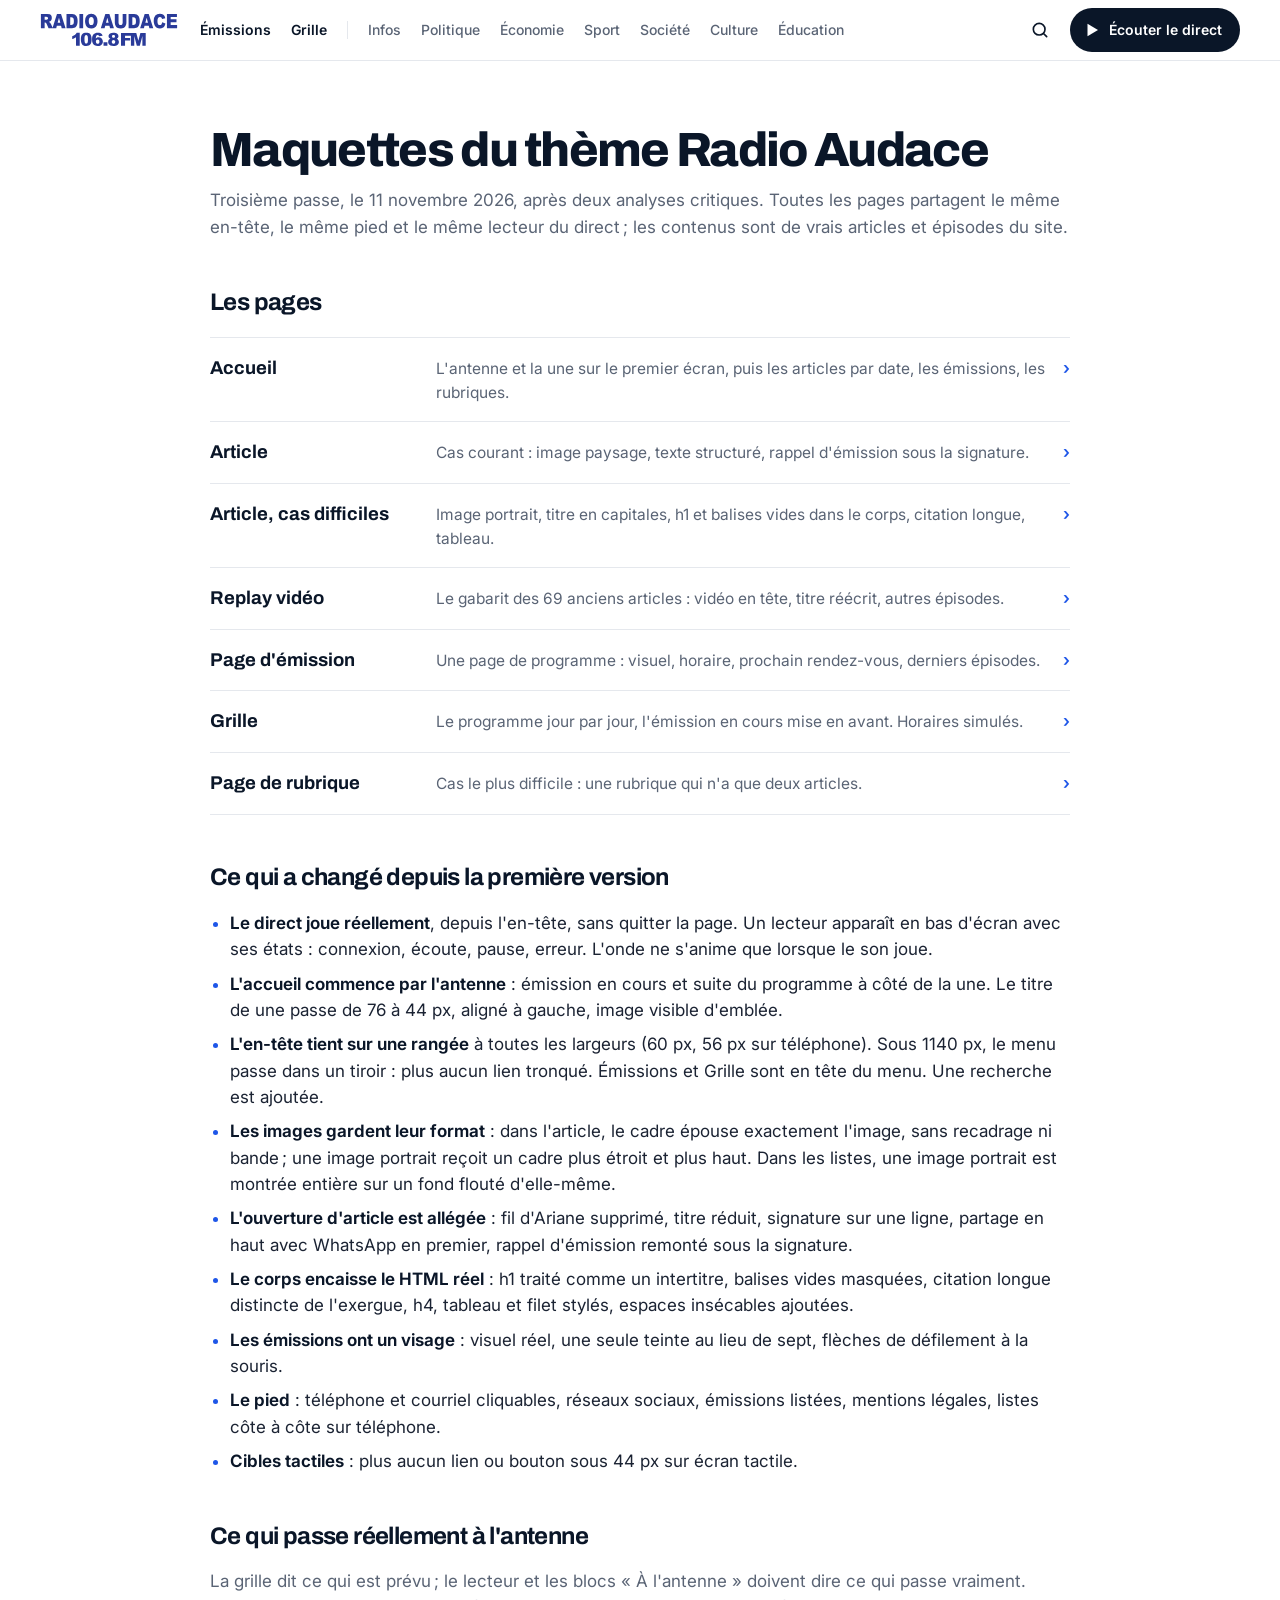
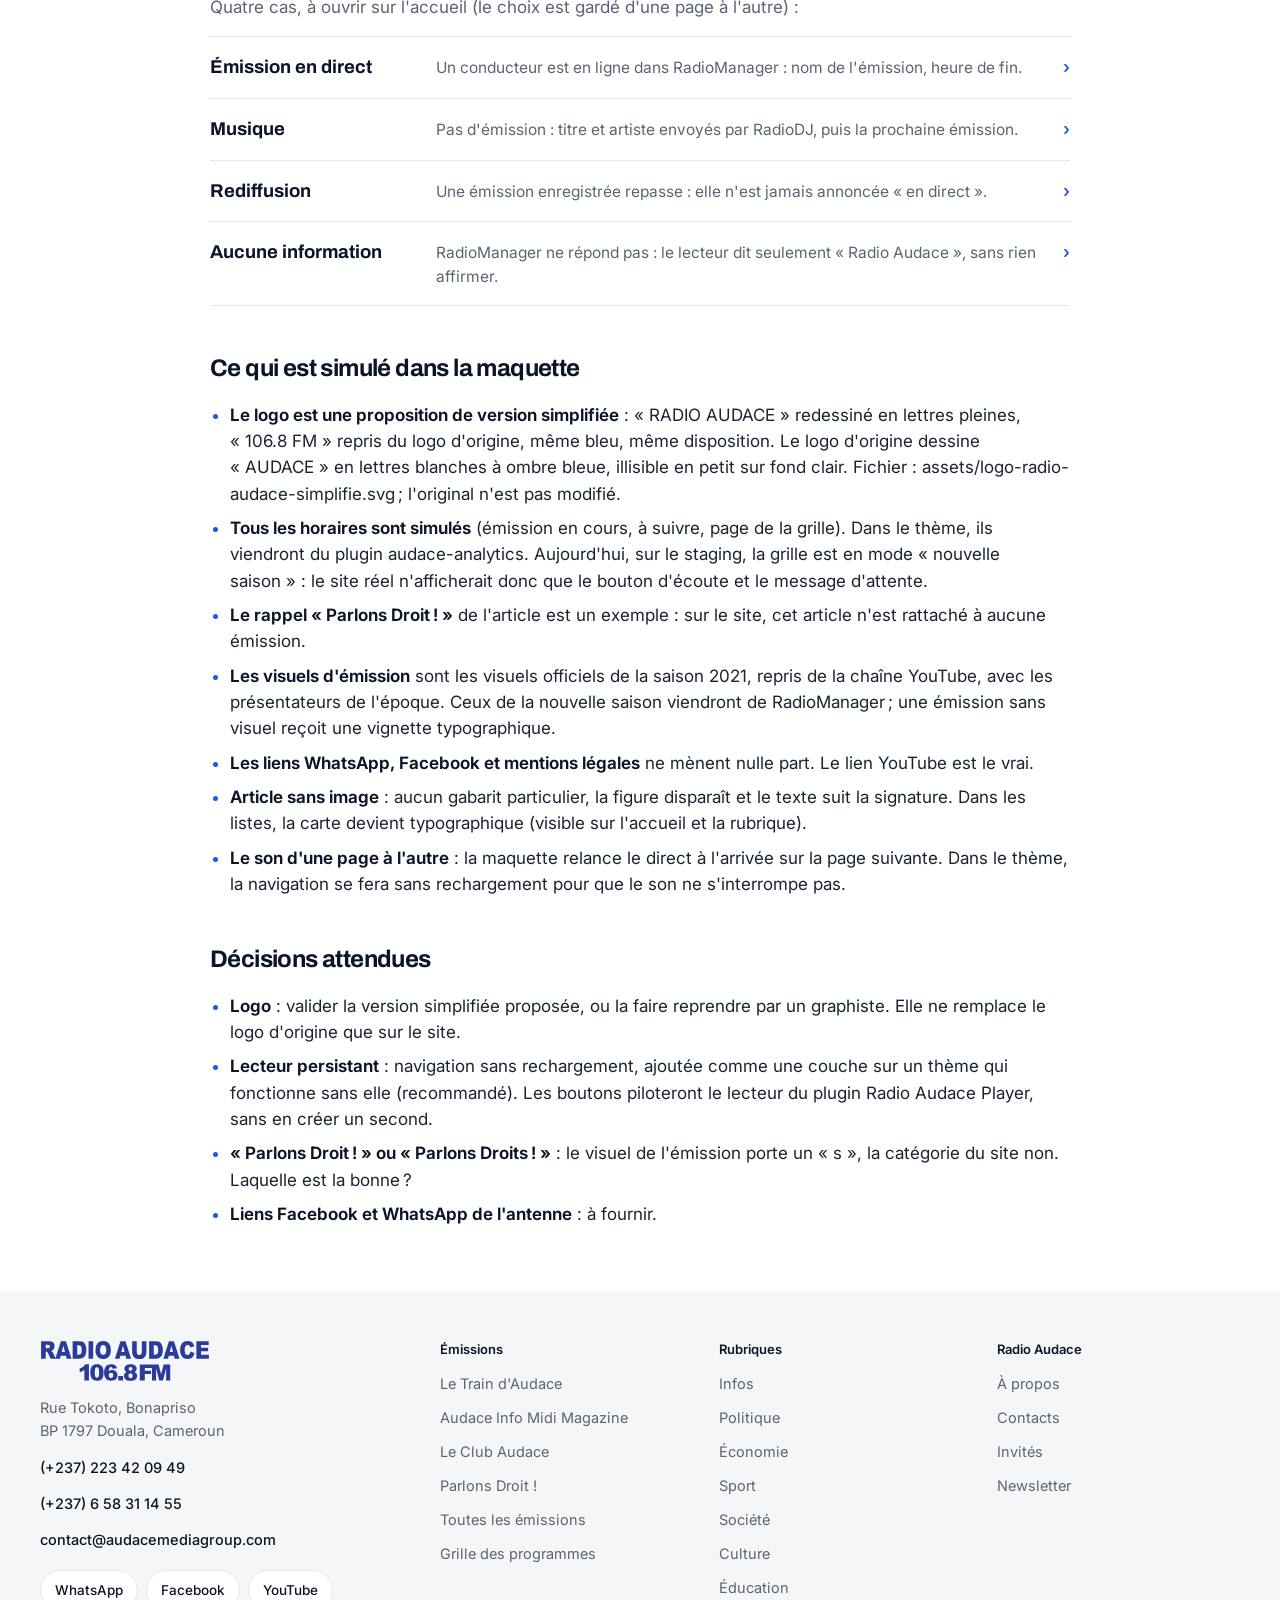
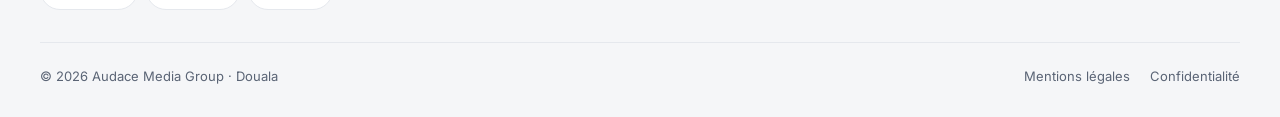
==== design/index.html @ ab738a3c "docs: maquettes du thème (accueil, article, replay, émission, rubrique, grille) Maquettes statiques " ====
<!doctype html>
<html lang="fr" data-direct="arret">
<head>
<meta charset="utf-8">
<meta name="viewport" content="width=device-width, initial-scale=1">
<title>Maquettes du thème Radio Audace — sommaire</title>
<!-- Maquette : polices chargées depuis Google Fonts. Dans le thème, elles seront hébergées localement (woff2). -->
<link rel="preconnect" href="https://fonts.googleapis.com">
<link rel="preconnect" href="https://fonts.gstatic.com" crossorigin>
<link href="https://fonts.googleapis.com/css2?family=Archivo:wght@600..800&family=Inter:wght@400..700&display=swap" rel="stylesheet">
<link rel="stylesheet" href="maquette.css">
</head>
<body>
<a class="evitement" href="#contenu">Aller au contenu</a>
<header class="entete" data-courant=""></header>

<main id="contenu">
<div class="sommaire">
  <h1>Maquettes du thème Radio Audace</h1>
  <p>Troisième passe, le 11 novembre 2026, après deux analyses critiques. Toutes les pages partagent le même en-tête, le même pied et le même lecteur du direct ; les contenus sont de vrais articles et épisodes du site.</p>

  <h2>Les pages</h2>
  <ul class="pages">
    <li><a href="accueil.html"><b>Accueil</b><span>L'antenne et la une sur le premier écran, puis les articles par date, les émissions, les rubriques.</span><i>›</i></a></li>
    <li><a href="article.html"><b>Article</b><span>Cas courant : image paysage, texte structuré, rappel d'émission sous la signature.</span><i>›</i></a></li>
    <li><a href="article-cas-difficiles.html"><b>Article, cas difficiles</b><span>Image portrait, titre en capitales, h1 et balises vides dans le corps, citation longue, tableau.</span><i>›</i></a></li>
    <li><a href="replay.html"><b>Replay vidéo</b><span>Le gabarit des 69 anciens articles : vidéo en tête, titre réécrit, autres épisodes.</span><i>›</i></a></li>
    <li><a href="emission.html"><b>Page d'émission</b><span>Une page de programme : visuel, horaire, prochain rendez-vous, derniers épisodes.</span><i>›</i></a></li>
    <li><a href="grille.html"><b>Grille</b><span>Le programme jour par jour, l'émission en cours mise en avant. Horaires simulés.</span><i>›</i></a></li>
    <li><a href="rubrique.html"><b>Page de rubrique</b><span>Cas le plus difficile : une rubrique qui n'a que deux articles.</span><i>›</i></a></li>
  </ul>

  <h2>Ce qui a changé depuis la première version</h2>
  <ul class="liste">
    <li><strong>Le direct joue réellement</strong>, depuis l'en-tête, sans quitter la page. Un lecteur apparaît en bas d'écran avec ses états : connexion, écoute, pause, erreur. L'onde ne s'anime que lorsque le son joue.</li>
    <li><strong>L'accueil commence par l'antenne</strong> : émission en cours et suite du programme à côté de la une. Le titre de une passe de 76 à 44 px, aligné à gauche, image visible d'emblée.</li>
    <li><strong>L'en-tête tient sur une rangée</strong> à toutes les largeurs (60 px, 56 px sur téléphone). Sous 1140 px, le menu passe dans un tiroir : plus aucun lien tronqué. Émissions et Grille sont en tête du menu. Une recherche est ajoutée.</li>
    <li><strong>Les images gardent leur format</strong> : dans l'article, le cadre épouse exactement l'image, sans recadrage ni bande ; une image portrait reçoit un cadre plus étroit et plus haut. Dans les listes, une image portrait est montrée entière sur un fond flouté d'elle-même.</li>
    <li><strong>L'ouverture d'article est allégée</strong> : fil d'Ariane supprimé, titre réduit, signature sur une ligne, partage en haut avec WhatsApp en premier, rappel d'émission remonté sous la signature.</li>
    <li><strong>Le corps encaisse le HTML réel</strong> : h1 traité comme un intertitre, balises vides masquées, citation longue distincte de l'exergue, h4, tableau et filet stylés, espaces insécables ajoutées.</li>
    <li><strong>Les émissions ont un visage</strong> : visuel réel, une seule teinte au lieu de sept, flèches de défilement à la souris.</li>
    <li><strong>Le pied</strong> : téléphone et courriel cliquables, réseaux sociaux, émissions listées, mentions légales, listes côte à côte sur téléphone.</li>
    <li><strong>Cibles tactiles</strong> : plus aucun lien ou bouton sous 44 px sur écran tactile.</li>
  </ul>

  <h2>Ce qui passe réellement à l'antenne</h2>
  <p>La grille dit ce qui est prévu ; le lecteur et les blocs « À l'antenne » doivent dire ce qui passe vraiment. Quatre cas, à ouvrir sur l'accueil (le choix est gardé d'une page à l'autre) :</p>
  <ul class="pages">
    <li><a href="accueil.html?antenne=emission"><b>Émission en direct</b><span>Un conducteur est en ligne dans RadioManager : nom de l'émission, heure de fin.</span><i>›</i></a></li>
    <li><a href="accueil.html?antenne=musique"><b>Musique</b><span>Pas d'émission : titre et artiste envoyés par RadioDJ, puis la prochaine émission.</span><i>›</i></a></li>
    <li><a href="accueil.html?antenne=rediffusion"><b>Rediffusion</b><span>Une émission enregistrée repasse : elle n'est jamais annoncée « en direct ».</span><i>›</i></a></li>
    <li><a href="accueil.html?antenne=inconnu"><b>Aucune information</b><span>RadioManager ne répond pas : le lecteur dit seulement « Radio Audace », sans rien affirmer.</span><i>›</i></a></li>
  </ul>

  <h2>Ce qui est simulé dans la maquette</h2>
  <ul class="liste">
    <li><strong>Le logo est une proposition de version simplifiée</strong> : « RADIO AUDACE » redessiné en lettres pleines, « 106.8 FM » repris du logo d'origine, même bleu, même disposition. Le logo d'origine dessine « AUDACE » en lettres blanches à ombre bleue, illisible en petit sur fond clair. Fichier : assets/logo-radio-audace-simplifie.svg ; l'original n'est pas modifié.</li>
    <li><strong>Tous les horaires sont simulés</strong> (émission en cours, à suivre, page de la grille). Dans le thème, ils viendront du plugin audace-analytics. Aujourd'hui, sur le staging, la grille est en mode « nouvelle saison » : le site réel n'afficherait donc que le bouton d'écoute et le message d'attente.</li>
    <li><strong>Le rappel « Parlons Droit ! »</strong> de l'article est un exemple : sur le site, cet article n'est rattaché à aucune émission.</li>
    <li><strong>Les visuels d'émission</strong> sont les visuels officiels de la saison 2021, repris de la chaîne YouTube, avec les présentateurs de l'époque. Ceux de la nouvelle saison viendront de RadioManager ; une émission sans visuel reçoit une vignette typographique.</li>
    <li><strong>Les liens WhatsApp, Facebook et mentions légales</strong> ne mènent nulle part. Le lien YouTube est le vrai.</li>
    <li><strong>Article sans image</strong> : aucun gabarit particulier, la figure disparaît et le texte suit la signature. Dans les listes, la carte devient typographique (visible sur l'accueil et la rubrique).</li>
    <li><strong>Le son d'une page à l'autre</strong> : la maquette relance le direct à l'arrivée sur la page suivante. Dans le thème, la navigation se fera sans rechargement pour que le son ne s'interrompe pas.</li>
  </ul>

  <h2>Décisions attendues</h2>
  <ul class="liste">
    <li><strong>Logo</strong> : valider la version simplifiée proposée, ou la faire reprendre par un graphiste. Elle ne remplace le logo d'origine que sur le site.</li>
    <li><strong>Lecteur persistant</strong> : navigation sans rechargement, ajoutée comme une couche sur un thème qui fonctionne sans elle (recommandé). Les boutons piloteront le lecteur du plugin Radio Audace Player, sans en créer un second.</li>
    <li><strong>« Parlons Droit ! » ou « Parlons Droits ! »</strong> : le visuel de l'émission porte un « s », la catégorie du site non. Laquelle est la bonne ?</li>
    <li><strong>Liens Facebook et WhatsApp de l'antenne</strong> : à fournir.</li>
  </ul>
</div>
</main>

<footer class="pied"></footer>

<script src="maquette.js"></script>
</body>
</html>
---- design/maquette.css ----
/* Maquette du thème Radio Audace — feuille commune à toutes les pages de design/.
   Direction : « L'Onde adoucie », révisée le 2026-11-11 après analyse critique :
   l'antenne d'abord, en-tête sur une rangée, lecteur du direct persistant,
   images au format réel, cibles tactiles de 44 px. */

:root {
  --encre: #0A1628;
  --texte: #1B2333;
  --doux: #5A6475;
  --ligne: #E5E8ED;
  --papier: #F5F6F8;
  --blanc: #fff;
  --audace: #1E56E8;
  --marine: #2A3B99; /* bleu du logo historique */
  --direct: #E8442E;

  --r-infos: #1E56E8;
  --r-sport: #0A7F43;
  --r-economie: #8F6410;
  --r-societe: #0A7682;
  --r-politique: #3D4C6B;
  --r-culture: #6D36D6;
  --r-education: #A8431C;

  --titre: "Archivo", "Helvetica Neue", Arial, sans-serif;
  --sans: "Inter", -apple-system, BlinkMacSystemFont, "Segoe UI", sans-serif;

  --large: 1200px;
  --lecture: 680px;
  --marge: clamp(16px, 4vw, 40px);
  --rayon: 20px;
  --entete: 60px;
  --doucement: cubic-bezier(.2, .7, .2, 1);
}

*, *::before, *::after { box-sizing: border-box; }
html { -webkit-text-size-adjust: 100%; scroll-behavior: smooth; scroll-padding-top: calc(var(--entete) + 16px); }
body {
  margin: 0;
  font-family: var(--sans);
  font-size: 17px;
  line-height: 1.55;
  color: var(--texte);
  background: var(--blanc);
  -webkit-font-smoothing: antialiased;
}
img { display: block; max-width: 100%; height: auto; }
a { color: inherit; text-decoration: none; }
h1, h2, h3, h4, p, figure, ul, ol, blockquote { margin: 0; }
ul, ol { padding: 0; }
button { font: inherit; color: inherit; cursor: pointer; border: 0; background: none; padding: 0; }
:focus-visible { outline: 3px solid var(--audace); outline-offset: 3px; border-radius: 6px; }
[hidden] { display: none !important; }

.cadre { max-width: calc(var(--large) + 2 * var(--marge)); margin: 0 auto; padding: 0 var(--marge); }
.evitement { position: absolute; left: -999px; top: 8px; background: var(--encre); color: #fff; padding: 10px 16px; border-radius: 10px; z-index: 100; }
.evitement:focus { left: 8px; }
.sr { position: absolute; width: 1px; height: 1px; overflow: hidden; clip-path: inset(50%); white-space: nowrap; }

/* ---------- En-tête : une seule rangée à toutes les largeurs ---------- */
.entete { position: sticky; top: 0; z-index: 50; background: var(--blanc); border-bottom: 1px solid var(--ligne); }
.entete > .cadre { display: flex; align-items: center; gap: 22px; height: var(--entete); }
html.tiroir-ouvert { overflow: hidden; }
.marque { flex: none; display: flex; align-items: center; min-height: 44px; }
.marque img { height: 34px; width: auto; }
.menu { display: flex; align-items: center; gap: 20px; font-size: 14px; font-weight: 500; white-space: nowrap; }
.menu a { display: flex; align-items: center; min-height: 44px; color: var(--doux); transition: color .2s; }
.menu a:hover, .menu a[aria-current] { color: var(--encre); }
.menu a[aria-current] { font-weight: 600; box-shadow: inset 0 -2px 0 var(--audace); }
.menu a.radio { color: var(--encre); font-weight: 600; }
.menu .sep { width: 1px; height: 18px; background: var(--ligne); flex: none; }
.menu form { display: none; }
.outils { margin-left: auto; display: flex; align-items: center; gap: 8px; flex: none; }
.icone-btn { width: 44px; height: 44px; display: grid; place-items: center; border-radius: 50%; color: var(--encre); }
.icone-btn:hover { background: var(--papier); }
.icone-btn svg { width: 20px; height: 20px; fill: none; stroke: currentColor; stroke-width: 2; stroke-linecap: round; }
.burger { display: none; }

/* Bouton du direct : il lance réellement la lecture, sans changer de page. */
.direct-btn {
  display: inline-flex; align-items: center; gap: 9px; min-height: 44px;
  padding: 0 18px 0 14px; border-radius: 999px;
  background: var(--encre); color: #fff; font-size: 14px; font-weight: 600; white-space: nowrap;
  transition: background .2s;
}
.direct-btn:hover { background: #142544; }
.direct-btn .ico, .lecture .ico { width: 16px; height: 16px; flex: none; display: grid; place-items: center; }
.direct-btn .ico svg, .lecture .ico svg { width: 14px; height: 14px; fill: currentColor; }
.tourne { animation: tourne .9s linear infinite; }
@keyframes tourne { to { transform: rotate(360deg); } }
.pastille { width: 8px; height: 8px; border-radius: 50%; background: var(--direct); flex: none; }
[data-direct="lecture"] .pastille { animation: pouls 2s infinite; }
@keyframes pouls { 0% { box-shadow: 0 0 0 0 rgba(232, 68, 46, .6); } 70% { box-shadow: 0 0 0 8px rgba(232, 68, 46, 0); } 100% { box-shadow: 0 0 0 0 rgba(232, 68, 46, 0); } }

.barre-recherche { border-top: 1px solid var(--ligne); background: var(--blanc); padding: 12px 0; }
.champ-recherche { display: flex; gap: 10px; }
.champ-recherche input { flex: 1; min-width: 0; height: 46px; padding: 0 16px; border: 1.5px solid var(--ligne); border-radius: 12px; font: inherit; color: var(--encre); background: var(--blanc); }
.champ-recherche input:focus { border-color: var(--audace); outline: none; }
.champ-recherche button { height: 46px; padding: 0 20px; border-radius: 12px; background: var(--encre); color: #fff; font-weight: 600; font-size: 15px; }

/* ---------- Lecteur persistant (bas d'écran, visible dès que le direct est lancé) ---------- */
.lecteur {
  position: fixed; left: 0; right: 0; bottom: 0; z-index: 55;
  background: var(--encre); color: #fff;
  transform: translateY(100%); visibility: hidden; transition: transform .35s var(--doucement), visibility 0s .35s;
  padding-bottom: env(safe-area-inset-bottom);
}
html:not([data-direct="arret"]) .lecteur { transform: none; visibility: visible; transition-delay: 0s; }
html:not([data-direct="arret"]) body { padding-bottom: 64px; }
.lecteur .cadre { display: flex; align-items: center; gap: 14px; height: 64px; }
.lecteur .jouer { width: 44px; height: 44px; border-radius: 50%; background: #fff; color: var(--encre); display: grid; place-items: center; flex: none; }
.lecteur .jouer svg { width: 16px; height: 16px; fill: currentColor; }
.lecteur .txt { min-width: 0; flex: 1; line-height: 1.25; }
.lecteur .etat { display: flex; align-items: center; gap: 8px; font-size: 11.5px; font-weight: 700; letter-spacing: .09em; text-transform: uppercase; color: #FFB4A8; }
[data-direct="erreur"] .lecteur .etat { color: #FFD27A; }
.lecteur .quoi { font-weight: 600; font-size: 15px; white-space: nowrap; overflow: hidden; text-overflow: ellipsis; }
.lecteur .quoi span { font-weight: 400; color: #A9B6CC; }
.lecteur .fermer { width: 44px; height: 44px; display: grid; place-items: center; color: #A9B6CC; flex: none; border-radius: 50%; }
.lecteur .fermer:hover { color: #fff; background: rgba(255, 255, 255, .1); }
.lecteur .fermer svg { width: 18px; height: 18px; stroke: currentColor; stroke-width: 2; stroke-linecap: round; fill: none; }

.onde { display: flex; align-items: center; gap: 4px; height: 26px; flex: none; }
.onde i { width: 3px; height: 22%; border-radius: 2px; background: #7EA2FF; }
[data-direct="lecture"] .onde i { animation: onde 1.5s ease-in-out infinite; }
.onde i:nth-child(2n) { animation-delay: -.4s; } .onde i:nth-child(3n) { animation-delay: -.9s; } .onde i:nth-child(5n) { animation-delay: -1.2s; }
@keyframes onde { 50% { height: 100%; } }

/* ---------- Éléments communs ---------- */
.rubrique { display: inline-block; font-size: 12.5px; font-weight: 700; letter-spacing: .08em; text-transform: uppercase; color: var(--c, var(--audace)); }
.infos { --c: var(--r-infos); } .sport { --c: var(--r-sport); } .economie { --c: var(--r-economie); }
.societe { --c: var(--r-societe); } .politique { --c: var(--r-politique); } .culture { --c: var(--r-culture); }
.education { --c: var(--r-education); } .programme { --c: var(--marine); }
.date { font-size: 13px; color: var(--doux); }

.section { padding: clamp(44px, 6vw, 84px) 0; }
.section.papier { background: var(--papier); }
.section-tete { display: flex; align-items: flex-end; justify-content: space-between; gap: 20px; margin-bottom: clamp(22px, 2.6vw, 34px); }
.section-tete h2 { font-family: var(--titre); font-weight: 700; font-size: clamp(25px, 3vw, 36px); letter-spacing: -.03em; line-height: 1.1; color: var(--encre); }
.section-tete p { color: var(--doux); margin-top: 6px; max-width: 52ch; font-size: 16px; }
.lien { display: inline-flex; align-items: center; min-height: 44px; color: var(--audace); font-weight: 500; font-size: 15px; white-space: nowrap; }
.lien::after { content: "\00a0›"; }
.lien:hover { text-decoration: underline; text-underline-offset: 4px; }

.vignette { overflow: hidden; border-radius: var(--rayon); background: var(--papier); position: relative; }
.vignette img { width: 100%; height: 100%; object-fit: cover; transition: transform .9s var(--doucement); }
a:hover .vignette img { transform: scale(1.03); }
/* Image portrait ou carrée dans une vignette paysage : entière, sur un fond flouté d'elle-même. */
.vignette.entiere { background: var(--encre); }
.vignette.entiere::before { content: ""; position: absolute; inset: -12%; background: var(--img) center / cover; filter: blur(18px) brightness(.8); }
.vignette.entiere img { position: relative; object-fit: contain; }
.vignette.rogne img { transform: scale(1.3); } /* vidéo d'origine avec bandes noires */
.vignette .jouer-badge { position: absolute; left: 12px; bottom: 12px; display: inline-flex; align-items: center; gap: 7px; padding: 6px 12px 6px 10px; border-radius: 999px; background: rgba(10, 22, 40, .82); color: #fff; font-size: 12.5px; font-weight: 600; }
.vignette .jouer-badge svg { width: 10px; height: 10px; fill: currentColor; }

.lecture { display: inline-flex; align-items: center; gap: 10px; min-height: 48px; background: #fff; color: var(--encre); font-weight: 600; font-size: 15.5px; padding: 0 24px 0 20px; border-radius: 999px; transition: transform .25s var(--doucement); }
.lecture:hover { transform: scale(1.03); }
.bouton { display: inline-flex; align-items: center; gap: 9px; min-height: 48px; padding: 0 24px; border-radius: 999px; font-weight: 600; font-size: 15.5px; background: var(--audace); color: #fff; }
.bouton.clair { background: transparent; color: #fff; box-shadow: inset 0 0 0 1.5px rgba(255, 255, 255, .5); }
.bouton.contour { background: transparent; color: var(--audace); box-shadow: inset 0 0 0 1.5px currentColor; }

/* ---------- Accueil : premier écran = l'antenne + la une ---------- */
.ouverture { display: grid; grid-template-columns: minmax(0, 1.55fr) minmax(0, 1fr); gap: clamp(20px, 2.6vw, 36px); padding-top: clamp(16px, 2.4vw, 32px); align-items: stretch; }
.une { display: block; }
.une .vignette { aspect-ratio: 16 / 9; }
.une .vignette img { object-position: 50% 30%; }
.une .rubrique { margin-top: 18px; }
.une .titre { font-family: var(--titre); font-weight: 700; color: var(--encre); font-size: clamp(26px, 3.5vw, 44px); line-height: 1.08; letter-spacing: -.032em; margin-top: 8px; text-wrap: balance; }
.une:hover .titre { color: var(--audace); }
.une .chapeau { font-size: clamp(16.5px, 1.5vw, 18.5px); line-height: 1.5; color: var(--doux); margin-top: 12px; max-width: 62ch; display: -webkit-box; -webkit-line-clamp: 3; -webkit-box-orient: vertical; overflow: hidden; }
.une .date { display: block; margin-top: 10px; }

.antenne {
  border-radius: var(--rayon);
  background: radial-gradient(120% 120% at 0% 0%, #17306a 0%, var(--encre) 60%);
  color: #fff; padding: clamp(20px, 2.4vw, 30px);
  display: flex; flex-direction: column;
}
.antenne .etiquette { display: inline-flex; align-items: center; gap: 9px; font-size: 12px; font-weight: 700; letter-spacing: .1em; text-transform: uppercase; color: #FFB4A8; }
.antenne h2 { font-family: var(--titre); font-weight: 700; font-size: clamp(24px, 2.5vw, 32px); letter-spacing: -.03em; line-height: 1.1; margin-top: 10px; text-wrap: balance; }
.antenne .quoi { color: #A9B6CC; margin-top: 6px; font-size: 15.5px; }
.antenne .desc { color: #C6D0E2; font-size: 15px; line-height: 1.45; margin-top: 16px; max-width: 40ch; }
.antenne .commandes { display: flex; align-items: center; gap: 16px; margin-top: 20px; }
.suite { list-style: none; margin-top: auto; padding-top: 22px; }
.suite .titre { font-size: 12px; font-weight: 600; letter-spacing: .1em; text-transform: uppercase; color: #8191AC; padding-bottom: 6px; border-bottom: 1px solid rgba(255, 255, 255, .14); }
.suite li:not(.titre) { display: flex; gap: 16px; align-items: baseline; padding: 11px 0; border-bottom: 1px solid rgba(255, 255, 255, .1); }
.suite time { font-variant-numeric: tabular-nums; font-weight: 600; font-size: 14.5px; width: 44px; flex: none; }
.suite b { font-weight: 600; display: block; font-size: 15.5px; }
.suite span { font-size: 13.5px; color: #8D9CB6; }
.antenne .vers-grille { display: inline-flex; align-items: center; min-height: 44px; margin-top: 6px; color: #9DB4FF; font-size: 14.5px; font-weight: 500; }
.antenne .vers-grille::after { content: "\00a0›"; }

/* ---------- Cartes d'articles ---------- */
.grille { display: grid; gap: clamp(28px, 3vw, 40px) clamp(18px, 2.2vw, 30px); }
.grille.deux { grid-template-columns: repeat(2, 1fr); }
.grille.trois { grid-template-columns: repeat(3, 1fr); }
.grille.quatre { grid-template-columns: repeat(4, 1fr); }
.carte { display: block; }
.carte .vignette { aspect-ratio: 16 / 10; }
.carte .rubrique { margin-top: 16px; }
.carte h3 { font-family: var(--titre); font-weight: 650; color: var(--encre); font-size: 20px; line-height: 1.2; letter-spacing: -.02em; margin-top: 6px; text-wrap: balance; }
.carte p { color: var(--doux); font-size: 15.5px; margin-top: 8px; display: -webkit-box; -webkit-line-clamp: 2; -webkit-box-orient: vertical; overflow: hidden; }
.carte .date { display: block; margin-top: 8px; }
.carte:hover h3 { color: var(--audace); }
.carte.grande h3 { font-size: clamp(23px, 2.4vw, 30px); letter-spacing: -.028em; line-height: 1.12; }
/* Article sans image à la une : la carte devient typographique. */
.carte.sans-image { background: var(--papier); border-radius: var(--rayon); padding: clamp(22px, 2.4vw, 30px); display: flex; flex-direction: column; justify-content: flex-end; }
.carte.sans-image .rubrique { margin-top: 0; }
.carte.sans-image p { -webkit-line-clamp: 5; }
.carte.video .vignette { aspect-ratio: 16 / 9; }

/* Listes par rubrique */
.duo { display: grid; grid-template-columns: 1fr 1fr; gap: clamp(32px, 5vw, 72px); align-items: start; }
.colonne .tete { font-family: var(--titre); font-weight: 700; font-size: 24px; letter-spacing: -.025em; color: var(--encre); display: flex; justify-content: space-between; align-items: center; padding-bottom: 6px; border-bottom: 2px solid var(--c, var(--encre)); }
.colonne .tete a { font-family: var(--sans); letter-spacing: 0; }
.ligne { display: grid; grid-template-columns: 1fr 124px; gap: 18px; align-items: center; padding: 18px 0; border-bottom: 1px solid var(--ligne); }
.ligne h3 { font-family: var(--titre); font-weight: 650; font-size: 18px; line-height: 1.24; letter-spacing: -.015em; color: var(--encre); }
.ligne:hover h3 { color: var(--audace); }
.ligne .date { display: block; margin-top: 6px; }
.ligne .vignette { aspect-ratio: 4 / 3; border-radius: 12px; }
.ligne.sans-image { grid-template-columns: 1fr; }

/* ---------- Émissions : un visuel, un horaire, une seule teinte ---------- */
.defile { position: relative; }
.emissions { display: grid; grid-auto-flow: column; grid-auto-columns: calc((100% - 3 * 20px) / 4); gap: 20px; overflow-x: auto; scroll-snap-type: x mandatory; scrollbar-width: none; }
.emissions::-webkit-scrollbar { display: none; }
.emission { scroll-snap-align: start; border-radius: var(--rayon); background: var(--blanc); border: 1px solid var(--ligne); overflow: hidden; display: flex; flex-direction: column; transition: border-color .2s, transform .4s var(--doucement); }
.emission:hover { border-color: #C9D0DB; transform: translateY(-3px); }
.emission .vignette { aspect-ratio: 16 / 9; border-radius: 0; }
/* Émission sans visuel dans RadioManager : vignette typographique. */
.emission .vignette.sans-visuel { background: radial-gradient(120% 140% at 0% 0%, #17306a 0%, var(--encre) 70%); display: grid; place-items: center; padding: 16px; color: #fff; font-family: var(--titre); font-weight: 800; font-size: 20px; letter-spacing: -.02em; line-height: 1.1; text-align: center; }
.emission .txt { padding: 18px 20px 20px; display: flex; flex-direction: column; flex: 1; }
.emission .quand { font-size: 12px; font-weight: 700; letter-spacing: .08em; text-transform: uppercase; color: var(--marine); }
.emission h3 { font-family: var(--titre); font-weight: 700; font-size: 21px; line-height: 1.12; letter-spacing: -.025em; margin-top: 8px; color: var(--encre); }
.emission p { font-size: 14.5px; line-height: 1.45; margin-top: 8px; color: var(--doux); }
.fleches { display: flex; gap: 8px; }
.fleches button { width: 44px; height: 44px; border-radius: 50%; border: 1.5px solid var(--ligne); display: grid; place-items: center; color: var(--encre); background: var(--blanc); }
.fleches button:hover { border-color: var(--encre); }
.fleches button:disabled { opacity: .35; cursor: default; border-color: var(--ligne); }
.fleches svg { width: 16px; height: 16px; fill: none; stroke: currentColor; stroke-width: 2.2; stroke-linecap: round; stroke-linejoin: round; }
.section-tete .droite { display: flex; align-items: center; gap: 18px; }

/* ---------- Bandeau fréquence (encre : distinct du pied) ---------- */
.frequence { background: var(--encre); color: #fff; padding: clamp(40px, 6vw, 72px) 0; }
.frequence .cadre { display: grid; grid-template-columns: auto 1fr; gap: clamp(24px, 5vw, 72px); align-items: center; }
.frequence .chiffre { font-family: var(--titre); font-weight: 800; font-size: clamp(64px, 10vw, 128px); line-height: .9; letter-spacing: -.06em; }
.frequence .chiffre small { font-size: .32em; letter-spacing: -.02em; color: #7EA2FF; margin-left: .12em; }
.frequence p { color: #A9B6CC; font-size: clamp(17px, 1.6vw, 19px); max-width: 46ch; }
.frequence .boutons { display: flex; gap: 12px; flex-wrap: wrap; margin-top: 20px; }

/* ---------- Pied ---------- */
.pied { background: var(--papier); color: var(--doux); font-size: 14.5px; padding: 48px 0 24px; }
.pied .colonnes { display: grid; grid-template-columns: 1.5fr 1fr 1fr 1fr; gap: 36px; padding-bottom: 32px; border-bottom: 1px solid var(--ligne); }
.pied .marque { margin-bottom: 14px; }
.pied .marque img { height: 42px; }
.pied address { font-style: normal; }
.pied .coord { display: flex; flex-direction: column; margin-top: 8px; }
.pied .coord a { display: inline-flex; align-items: center; min-height: 36px; color: var(--encre); font-weight: 500; }
.pied .reseaux { display: flex; gap: 8px; margin-top: 12px; flex-wrap: wrap; }
.pied .reseaux a { display: inline-flex; align-items: center; min-height: 40px; padding: 0 14px; border-radius: 999px; background: var(--blanc); border: 1px solid var(--ligne); color: var(--encre); font-weight: 500; font-size: 13.5px; }
.pied h2 { font-size: 13px; font-weight: 600; color: var(--encre); margin-bottom: 8px; }
.pied li { list-style: none; }
.pied nav a { display: inline-flex; align-items: center; min-height: 34px; }
.pied a:hover { color: var(--encre); text-decoration: underline; text-underline-offset: 3px; }
.pied .bas { display: flex; justify-content: space-between; align-items: center; gap: 8px 20px; flex-wrap: wrap; padding-top: 16px; font-size: 13px; }
.pied .bas nav { display: flex; gap: 20px; flex-wrap: wrap; }

/* ---------- Page d'article ---------- */
.progression { position: fixed; top: 0; left: 0; height: 3px; width: 100%; background: var(--audace); transform-origin: 0 50%; transform: scaleX(0); z-index: 60; }

.article-tete { max-width: calc(820px + 2 * var(--marge)); margin: 0 auto; padding: clamp(24px, 4vw, 52px) var(--marge) 0; }
.article-tete .rubrique a, .replay-scene .rubrique a { display: inline-block; min-width: 44px; padding: 14px 0; margin: -14px 0; }
.article-tete .rubrique a:hover { text-decoration: underline; text-underline-offset: 3px; }
.article-tete h1 { font-family: var(--titre); font-weight: 700; color: var(--encre); font-size: clamp(27px, 4.2vw, 46px); line-height: 1.08; letter-spacing: -.032em; margin-top: 6px; text-wrap: balance; }
/* Titre saisi tout en capitales : on ne le réécrit pas, on le réduit. */
.article-tete h1.capitales { font-size: clamp(21px, 2.9vw, 32px); line-height: 1.18; letter-spacing: -.005em; }
.article-tete .chapeau { font-size: clamp(17.5px, 1.7vw, 20.5px); line-height: 1.48; color: var(--doux); margin-top: 14px; text-wrap: pretty; }
.signature { display: flex; flex-wrap: wrap; align-items: center; gap: 6px 16px; margin-top: 18px; padding-top: 12px; border-top: 1px solid var(--ligne); font-size: 14px; color: var(--doux); }
.signature .meta { white-space: nowrap; }
.partage { display: flex; align-items: center; gap: 6px; margin-left: auto; }
.partage a, .partage button { width: 44px; height: 44px; border-radius: 50%; display: grid; place-items: center; color: var(--encre); background: var(--papier); transition: background .2s; }
.partage a:hover, .partage button:hover { background: #E4E8EE; }
.partage svg { width: 19px; height: 19px; fill: currentColor; }
.partage .copie { font-size: 12.5px; font-weight: 600; color: var(--r-sport); margin-right: 4px; }
.partage.bas { margin: 36px auto 0; max-width: var(--lecture); padding-top: 20px; border-top: 1px solid var(--ligne); justify-content: flex-start; }
.partage.bas > span:first-child { color: var(--doux); font-size: 14.5px; margin-right: 8px; }

/* Rappel d'émission, compact, sous la signature (seulement si l'article relève d'une émission). */
.rappel-emission { display: flex; align-items: center; gap: 14px; margin-top: 12px; padding: 10px 16px 10px 10px; border-radius: 14px; background: var(--papier); min-height: 64px; }
.rappel-emission:hover { background: #ECEFF3; }
.rappel-emission img { width: 76px; height: 44px; object-fit: cover; border-radius: 8px; flex: none; }
.rappel-emission .t { min-width: 0; flex: 1; line-height: 1.3; font-size: 14px; color: var(--doux); }
.rappel-emission b { display: block; color: var(--encre); font-weight: 600; font-size: 15.5px; }
.rappel-emission .fl { color: var(--audace); font-weight: 600; font-size: 20px; flex: none; }

/* Image à la une : le cadre épouse exactement le format de l'image (aucun recadrage, aucune bande).
   Sa hauteur est plafonnée ; pour une image haute, c'est donc le cadre qui devient plus étroit. --r = largeur / hauteur. */
.article-image { max-width: calc(820px + 2 * var(--marge)); margin: clamp(18px, 2.6vw, 30px) auto 0; padding: 0 var(--marge); }
.article-image .vignette { border-radius: clamp(14px, 2vw, 22px); aspect-ratio: var(--r); width: min(100%, calc(min(66vh, 680px) * var(--r))); margin: 0 auto; }
@media (max-height: 480px) { .article-image .vignette { width: min(100%, calc(92vh * var(--r))); } }
.article-image figcaption, .corps figcaption { font-size: 13.5px; color: var(--doux); margin-top: 10px; text-align: center; }

/* Le corps : uniquement du HTML simple, tel que RadioManager l'envoie. */
.corps { max-width: calc(var(--lecture) + 2 * var(--marge)); margin: 0 auto; padding: clamp(26px, 3.4vw, 44px) var(--marge) 0; font-size: 19px; line-height: 1.68; color: var(--texte); }
.corps > * + * { margin-top: 1.15em; }
.corps :is(h1, h2, h3, h4, p, li, blockquote):empty { display: none; } /* RadioManager laisse des balises vides */
/* Un h1 dans le corps double le titre : il est rendu comme un intertitre (le thème le rétrograde aussi en h2). */
.corps :is(h1, h2) { font-family: var(--titre); font-weight: 700; color: var(--encre); font-size: clamp(23px, 2.6vw, 30px); line-height: 1.17; letter-spacing: -.026em; margin-top: 1.9em; text-wrap: balance; }
.corps h3 { font-family: var(--titre); font-weight: 650; color: var(--encre); font-size: 21px; line-height: 1.25; letter-spacing: -.015em; margin-top: 1.7em; }
.corps h4 { font-weight: 700; color: var(--encre); font-size: 17px; line-height: 1.35; letter-spacing: .01em; margin-top: 1.6em; }
.corps :is(h1, h2, h3, h4):not(:empty) + * { margin-top: .6em; }
.corps > :first-child { margin-top: 0; }
.corps strong { font-weight: 650; color: var(--encre); }
.corps a { color: var(--audace); text-decoration: underline; text-decoration-thickness: 1px; text-underline-offset: 4px; }
.corps ul, .corps ol { padding-left: 1.3em; }
.corps li + li { margin-top: .4em; }
.corps li::marker { color: var(--audace); }
.corps hr { border: 0; height: 1px; background: var(--ligne); margin: 2.2em auto; width: 40%; }
/* Citation ordinaire (plusieurs lignes, extrait de loi) : lisible, au corps du texte. */
.corps blockquote { margin: 1.6em 0; padding: 2px 0 2px 22px; border-left: 3px solid var(--audace); color: var(--encre); font-size: 1em; }
.corps blockquote > * + * { margin-top: .8em; }
.corps blockquote cite { display: block; margin-top: 10px; font-style: normal; font-size: 14.5px; color: var(--doux); }
/* Exergue : réservé aux citations d'une phrase (le thème le décide à la longueur). */
.corps blockquote.exergue { font-family: var(--titre); font-weight: 600; font-size: clamp(21px, 2.4vw, 26px); line-height: 1.3; letter-spacing: -.02em; text-wrap: balance; margin: 2em 0; }
.corps img { border-radius: 14px; margin-left: auto; margin-right: auto; }
.corps iframe { width: 100%; aspect-ratio: 16 / 9; height: auto; border: 0; border-radius: 14px; }
.corps .tableau { overflow-x: auto; -webkit-overflow-scrolling: touch; }
.corps table { border-collapse: collapse; width: 100%; font-size: 16px; line-height: 1.4; }
.corps th, .corps td { text-align: left; padding: 10px 14px; border-bottom: 1px solid var(--ligne); vertical-align: top; }
.corps th { font-weight: 600; color: var(--encre); border-bottom: 2px solid var(--encre); white-space: nowrap; }

.hors-corps { padding: 0 var(--marge); }
article { padding-bottom: clamp(36px, 5vw, 56px); }
article + .section { padding-top: 0; }
.bandeau-direct { max-width: var(--lecture); margin: clamp(32px, 4vw, 48px) auto 0; border-radius: var(--rayon); padding: 20px 22px; background: radial-gradient(130% 180% at 0% 0%, #17306a 0%, var(--encre) 60%); color: #fff; display: flex; align-items: center; gap: 16px 20px; flex-wrap: wrap; }
.bandeau-direct .t { flex: 1; min-width: 200px; }
.bandeau-direct .etiquette { display: inline-flex; align-items: center; gap: 8px; font-size: 12px; font-weight: 700; letter-spacing: .1em; text-transform: uppercase; color: #FFB4A8; }
.bandeau-direct b { display: block; font-family: var(--titre); font-weight: 700; font-size: 21px; letter-spacing: -.02em; margin-top: 4px; }
.bandeau-direct span.h { color: #A9B6CC; font-size: 14.5px; }

/* ---------- Replay vidéo ---------- */
.replay-scene { background: var(--encre); color: #fff; padding: clamp(16px, 3vw, 36px) 0 clamp(24px, 3vw, 40px); }
.replay-scene .cadre { max-width: calc(980px + 2 * var(--marge)); }
.video { position: relative; aspect-ratio: 16 / 9; border-radius: clamp(12px, 1.8vw, 20px); overflow: hidden; background: #000; display: block; width: 100%; }
.video img { width: 100%; height: 100%; object-fit: cover; opacity: .86; }
.video iframe { position: absolute; inset: 0; width: 100%; height: 100%; border: 0; }
.video .gros-bouton { position: absolute; inset: 0; margin: auto; width: 84px; height: 84px; border-radius: 50%; background: #fff; color: var(--encre); display: grid; place-items: center; transition: transform .25s var(--doucement); }
.video:hover .gros-bouton { transform: scale(1.07); }
.video .gros-bouton svg { width: 28px; height: 28px; fill: currentColor; margin-left: 4px; }
.replay-scene .rubrique { color: #9DB4FF; margin-top: 22px; }
.replay-scene h1 { font-family: var(--titre); font-weight: 700; font-size: clamp(24px, 3.4vw, 38px); line-height: 1.1; letter-spacing: -.03em; margin-top: 6px; text-wrap: balance; }
.replay-scene .signature { border-top-color: rgba(255, 255, 255, .14); color: #A9B6CC; }
.replay-scene .partage a, .replay-scene .partage button { background: rgba(255, 255, 255, .1); color: #fff; }
.replay-scene .partage a:hover, .replay-scene .partage button:hover { background: rgba(255, 255, 255, .2); }
.replay-scene .partage .copie { color: #8DE0B0; }

/* ---------- Page d'émission ---------- */
.emission-tete { background: radial-gradient(120% 140% at 0% 0%, #17306a 0%, var(--encre) 62%); color: #fff; padding: clamp(24px, 4vw, 56px) 0; }
.emission-tete .cadre { display: grid; grid-template-columns: minmax(0, 1fr) minmax(0, 1fr); gap: clamp(24px, 4vw, 56px); align-items: center; }
.emission-tete .rubrique { color: #9DB4FF; }
.emission-tete h1 { font-family: var(--titre); font-weight: 800; font-size: clamp(34px, 5.4vw, 64px); line-height: 1; letter-spacing: -.04em; margin-top: 8px; }
.emission-tete .accroche { color: #C6D0E2; font-size: clamp(17px, 1.7vw, 20px); line-height: 1.5; margin-top: 14px; max-width: 46ch; }
.emission-tete .vignette { aspect-ratio: 16 / 10; }
.fiche { display: flex; flex-wrap: wrap; gap: 10px 28px; margin-top: 22px; }
.fiche div { min-width: 0; }
.fiche dt { font-size: 12px; font-weight: 600; letter-spacing: .1em; text-transform: uppercase; color: #8191AC; }
.fiche dd { margin: 2px 0 0; font-weight: 600; font-size: 16.5px; }
.fiche dd small { font-weight: 400; color: #8D9CB6; font-size: 13px; }
.emission-tete .boutons { display: flex; gap: 12px; flex-wrap: wrap; margin-top: 24px; }

/* ---------- Page de rubrique ---------- */
.rubrique-tete { padding: clamp(24px, 4vw, 52px) 0 clamp(18px, 2vw, 26px); border-bottom: 2px solid var(--c, var(--encre)); }
.rubrique-tete h1 { font-family: var(--titre); font-weight: 800; font-size: clamp(36px, 6vw, 68px); line-height: 1; letter-spacing: -.04em; color: var(--encre); }
.rubrique-tete p { color: var(--doux); margin-top: 10px; max-width: 60ch; }
.puces { display: flex; gap: 8px; flex-wrap: wrap; margin-top: 14px; }
.puces a { display: inline-flex; align-items: center; min-height: 44px; padding: 0 16px; border-radius: 999px; background: var(--papier); font-size: 14.5px; font-weight: 500; color: var(--encre); }
.puces a[aria-current] { background: var(--encre); color: #fff; }
.note-fin { color: var(--doux); font-size: 15px; padding: 18px 0 0; }

/* ---------- Page de la grille ---------- */
.jours { display: flex; gap: 8px; overflow-x: auto; scrollbar-width: none; margin: 18px calc(-1 * var(--marge)) 0; padding: 0 var(--marge); }
.jours::-webkit-scrollbar { display: none; }
.jours a { flex: none; display: inline-flex; flex-direction: column; align-items: center; justify-content: center; min-width: 64px; min-height: 56px; padding: 0 14px; border-radius: 14px; background: var(--papier); font-weight: 600; font-size: 15px; color: var(--encre); line-height: 1.2; }
.jours a small { font-weight: 400; font-size: 12px; color: var(--doux); }
.jours a[aria-current] { background: var(--encre); color: #fff; }
.jours a[aria-current] small { color: #A9B6CC; }
.creneaux { list-style: none; max-width: 860px; }
.creneau { display: grid; grid-template-columns: 76px 112px 1fr; gap: 18px; align-items: center; padding: 16px 0; border-bottom: 1px solid var(--ligne); }
.creneau .heure { font-family: var(--titre); font-weight: 700; font-size: 22px; letter-spacing: -.02em; color: var(--encre); font-variant-numeric: tabular-nums; line-height: 1.1; }
.creneau .heure small { display: block; font-family: var(--sans); font-weight: 400; font-size: 13px; letter-spacing: 0; color: var(--doux); margin-top: 3px; }
.creneau .vignette { aspect-ratio: 16 / 9; border-radius: 10px; }
.creneau .vignette.sans-visuel { background: radial-gradient(120% 140% at 0% 0%, #17306a 0%, var(--encre) 70%); }
.creneau h2 { font-family: var(--titre); font-weight: 700; font-size: 20px; letter-spacing: -.02em; line-height: 1.15; color: var(--encre); }
.creneau a:hover h2 { color: var(--audace); }
.creneau p { color: var(--doux); font-size: 15px; margin-top: 3px; }
.creneau.passe { opacity: .55; }
.creneau.en-cours { background: var(--encre); color: #fff; border-radius: var(--rayon); border: 0; padding: 18px; margin: 10px -18px; grid-template-columns: 76px 112px 1fr auto; }
.creneau.en-cours .heure, .creneau.en-cours h2 { color: #fff; }
.creneau.en-cours .heure small, .creneau.en-cours p { color: #A9B6CC; }
.creneau.en-cours .etiquette { display: inline-flex; align-items: center; gap: 8px; font-size: 12px; font-weight: 700; letter-spacing: .1em; text-transform: uppercase; color: #FFB4A8; margin-bottom: 4px; }
.relance { max-width: 860px; margin-top: 36px; padding: 22px 24px; border-radius: var(--rayon); background: var(--papier); }
.relance b { display: block; font-family: var(--titre); font-size: 19px; color: var(--encre); letter-spacing: -.02em; }
.relance p { color: var(--doux); font-size: 15.5px; margin-top: 4px; }
@media (max-width: 600px) {
  .creneau { grid-template-columns: 58px 1fr; gap: 12px; }
  .creneau .vignette { display: none; }
  .creneau .heure { font-size: 19px; }
  .creneau.en-cours { grid-template-columns: 58px 1fr; margin: 10px -8px; padding: 16px 8px 16px 12px; }
  .creneau.en-cours .lecture { grid-column: 1 / -1; justify-content: center; }
}

/* ---------- Sommaire des maquettes ---------- */
.sommaire { max-width: calc(860px + 2 * var(--marge)); margin: 0 auto; padding: clamp(28px, 5vw, 64px) var(--marge); }
.sommaire h1 { font-family: var(--titre); font-weight: 800; font-size: clamp(30px, 4.6vw, 48px); letter-spacing: -.035em; line-height: 1.05; color: var(--encre); }
.sommaire h2 { font-family: var(--titre); font-weight: 700; font-size: 24px; letter-spacing: -.025em; color: var(--encre); margin-top: 44px; }
.sommaire > p { margin-top: 12px; color: var(--doux); }
.sommaire .pages { list-style: none; margin-top: 16px; border-top: 1px solid var(--ligne); }
.sommaire .pages a { display: grid; grid-template-columns: 210px 1fr auto; gap: 16px; align-items: baseline; padding: 16px 0; border-bottom: 1px solid var(--ligne); }
.sommaire .pages b { font-family: var(--titre); font-weight: 700; font-size: 18.5px; color: var(--encre); }
.sommaire .pages span { color: var(--doux); font-size: 15.5px; }
.sommaire .pages i { font-style: normal; color: var(--audace); font-weight: 600; }
.sommaire .pages a:hover b { color: var(--audace); }
.sommaire .liste { margin-top: 14px; padding-left: 1.2em; }
.sommaire .liste li { margin-top: 8px; }
.sommaire .liste li::marker { color: var(--audace); }
.sommaire strong { color: var(--encre); font-weight: 650; }

/* ---------- Apparition au défilement ---------- */
.js .apparait { opacity: 0; transform: translateY(14px); transition: opacity .7s var(--doucement), transform .7s var(--doucement); }
.js .apparait.vu { opacity: 1; transform: none; }

@media (prefers-reduced-motion: reduce) {
  *, *::before, *::after { animation: none !important; transition: none !important; }
  .js .apparait { opacity: 1; transform: none; }
  html { scroll-behavior: auto; }
}

/* ---------- Adaptation ---------- */
/* Sous 1140 px, le menu passe dans un tiroir : aucun lien n'est jamais tronqué. */
@media (max-width: 1139px) {
  .burger { display: grid; margin-left: -10px; }
  .entete > .cadre { gap: 6px; }
  .menu {
    display: none; position: absolute; top: 100%; left: 0; right: 0;
    flex-direction: column; align-items: stretch; gap: 0;
    background: var(--blanc); border-bottom: 1px solid var(--ligne);
    padding: 8px var(--marge) 20px; font-size: 17px;
    max-height: calc(100dvh - var(--entete)); overflow-y: auto;
    box-shadow: 0 24px 40px -24px rgba(10, 22, 40, .25);
  }
  .entete.ouvert .menu { display: flex; }
  .menu a { min-height: 50px; border-bottom: 1px solid var(--ligne); color: var(--encre); }
  .menu a[aria-current] { box-shadow: none; color: var(--audace); }
  .menu .sep { display: none; }
  .menu form { display: flex; margin: 10px 0 6px; }
  .emissions { grid-auto-columns: calc((100% - 2 * 20px) / 3); }
}
@media (max-width: 900px) {
  .grille.trois, .grille.quatre { grid-template-columns: repeat(2, 1fr); }
  .emissions { grid-auto-columns: calc((100% - 20px) / 2); }
  /* Pied : une colonne, listes de liens en ligne (bien plus court qu'une pile de liens). */
  .pied { padding-top: 32px; }
  .pied .colonnes { grid-template-columns: 1fr; gap: 14px; padding-bottom: 16px; }
  .pied nav ul { display: flex; flex-wrap: wrap; gap: 0 22px; }
  .pied h2 { margin-bottom: 0; }
  .pied .coord { flex-direction: row; flex-wrap: wrap; gap: 0 20px; margin-top: 2px; }
  .pied .reseaux { margin-top: 6px; }
  .pied .marque { margin-bottom: 6px; }
  .pied address br { display: none; }
  .pied address .l2::before { content: " · "; }
  .emission-tete .cadre { grid-template-columns: 1fr; }
  .emission-tete .vignette { order: -1; aspect-ratio: 16 / 8; }
}
@media (max-width: 760px) {
  :root { --entete: 56px; }
  /* Téléphone : le direct en bandeau compact, puis la une avec son image. */
  .ouverture { grid-template-columns: 1fr; gap: 16px; padding-top: 12px; }
  .antenne { order: -1; flex-direction: row; flex-wrap: wrap; align-items: center; gap: 4px 14px; padding: 14px 16px; border-radius: 16px; }
  .antenne .bloc { flex: 1; min-width: 0; }
  .antenne h2 { font-size: 19px; margin-top: 4px; white-space: nowrap; overflow: hidden; text-overflow: ellipsis; }
  .antenne .quoi { font-size: 13.5px; margin-top: 2px; }
  .antenne .commandes { margin-top: 0; }
  .antenne .onde, .antenne .suite, .antenne .desc { display: none; }
  .antenne .lecture .libelle { display: none; }
  .antenne .lecture { width: 48px; padding: 0; justify-content: center; }
  .antenne .vers-grille { width: 100%; margin-top: 0; min-height: 36px; font-size: 13.5px; }
  .une .rubrique { margin-top: 14px; }
  .duo { grid-template-columns: 1fr; }
  .frequence .cadre { grid-template-columns: 1fr; gap: 18px; }
  .sommaire .pages a { grid-template-columns: 1fr auto; }
  .sommaire .pages span { grid-column: 1 / -1; grid-row: 2; }
}
@media (max-width: 600px) {
  body { font-size: 16.5px; }
  .grille.deux, .grille.trois, .grille.quatre { grid-template-columns: 1fr; }
  .section-tete { flex-direction: column; align-items: flex-start; gap: 4px; }
  .section-tete .droite { width: 100%; justify-content: space-between; }
  .ligne { grid-template-columns: 1fr 96px; gap: 14px; }
  .emissions { grid-auto-columns: 80%; margin-right: calc(-1 * var(--marge)); padding-right: var(--marge); }
  .corps { font-size: 18px; }
  .signature { font-size: 13.5px; }
  .partage { margin-left: 0; width: 100%; }
  .rappel-emission img { width: 64px; height: 40px; }
}
/* Très petit écran : le pied garde l'essentiel (les rubriques et le détail des émissions sont dans le menu). */
@media (max-width: 380px) {
  .pied nav[aria-labelledby="p-rub"] { display: none; }
  .pied nav[aria-labelledby="p-emi"] li:nth-child(-n+4) { display: none; }
  .pied { padding: 24px 0 12px; }
  .marque img { height: 30px; }
}
@media (max-width: 479px) {
  .outils .chercher { display: none; }
  .direct-btn { padding: 0 14px 0 12px; }
  .direct-btn .long { display: none; }
}
@media (min-width: 480px) { .direct-btn .court { display: none; } }
/* Écran tactile, quelle que soit sa largeur : aucune cible sous 44 px. */
@media (pointer: coarse) {
  .pied nav a, .pied .coord a, .pied .reseaux a { min-height: 44px; min-width: 44px; }
  .pied .bas nav a { display: inline-flex; align-items: center; min-height: 44px; }
  .antenne .vers-grille { min-height: 44px; }
}
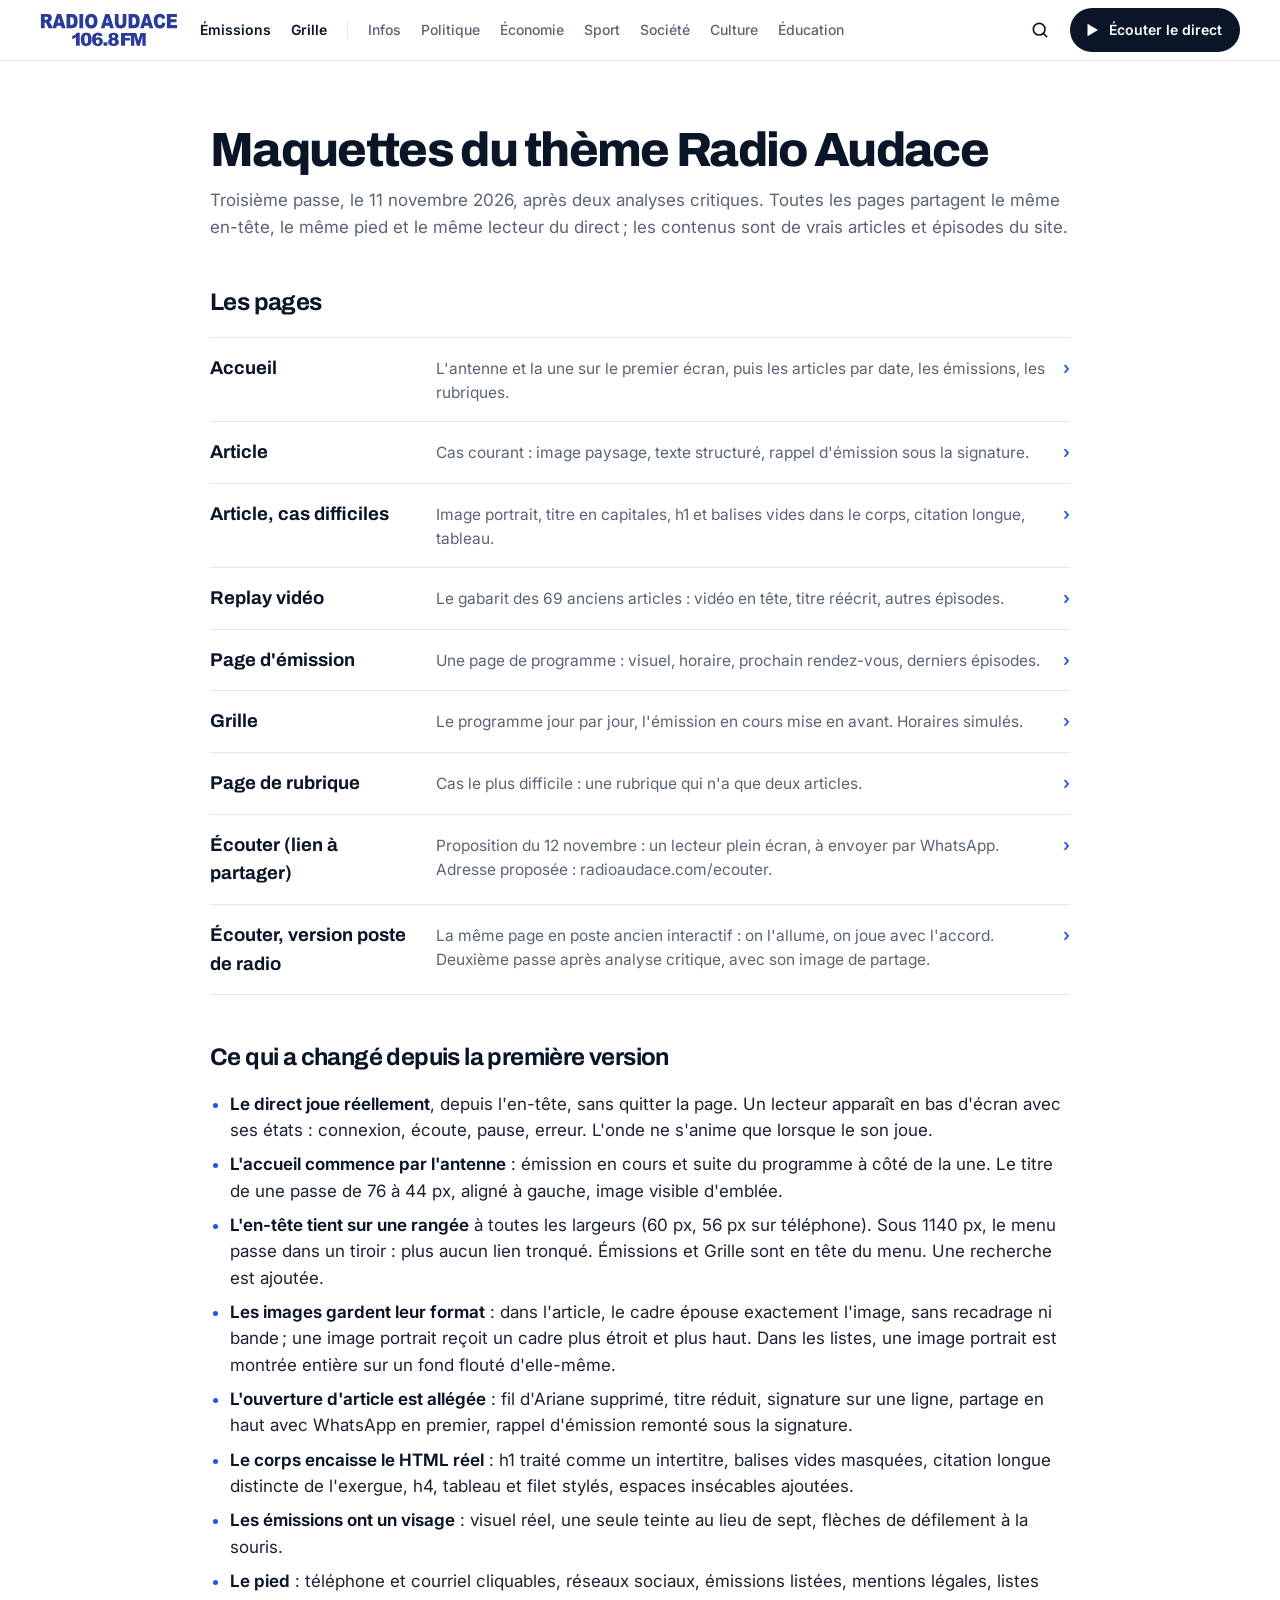
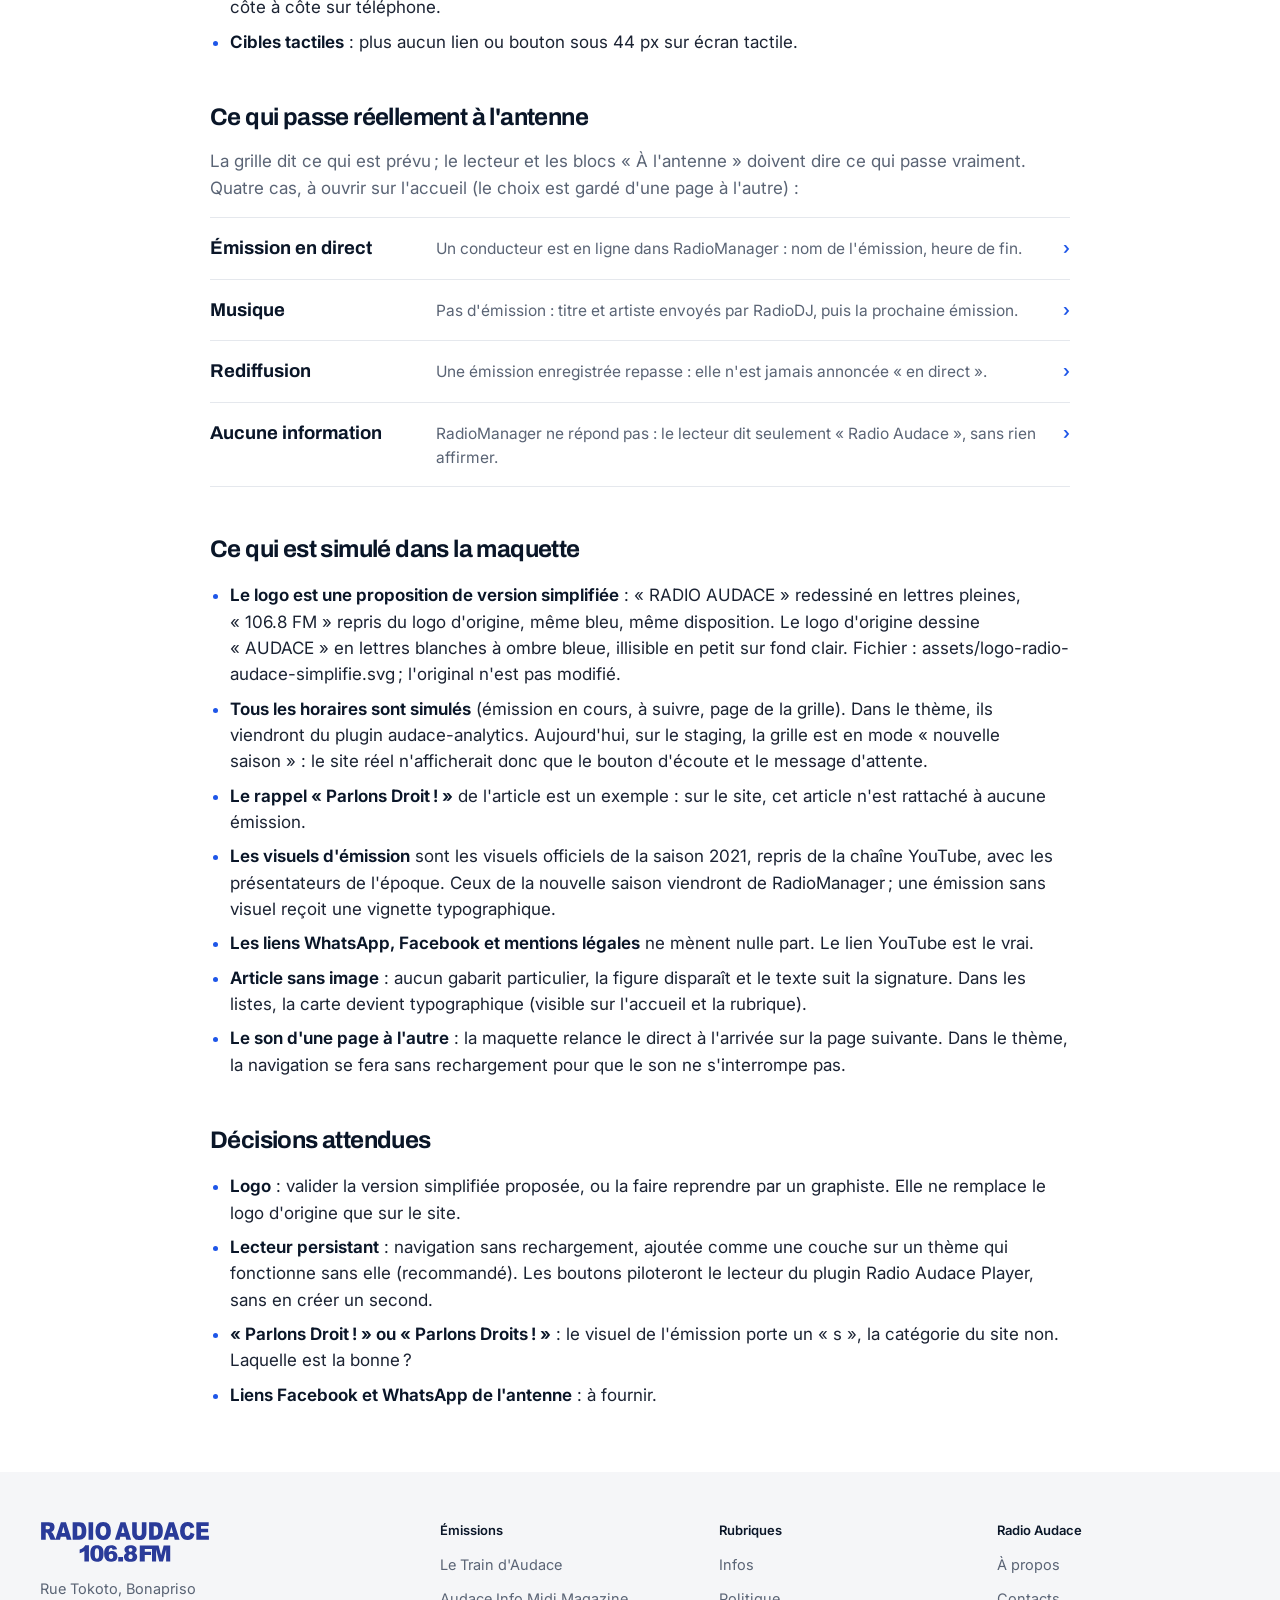
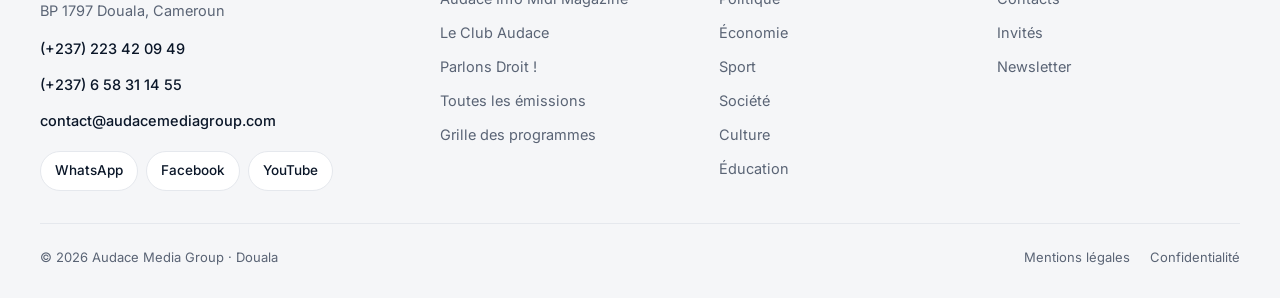
==== commit be0b5f39: "feat: page « Écouter » (/ecouter), un poste de radio à partager Adresse fournie par le thème, sans p" ====
--- a/design/index.html
+++ b/design/index.html
@@ -28,6 +28,8 @@
     <li><a href="emission.html"><b>Page d'émission</b><span>Une page de programme : visuel, horaire, prochain rendez-vous, derniers épisodes.</span><i>›</i></a></li>
     <li><a href="grille.html"><b>Grille</b><span>Le programme jour par jour, l'émission en cours mise en avant. Horaires simulés.</span><i>›</i></a></li>
     <li><a href="rubrique.html"><b>Page de rubrique</b><span>Cas le plus difficile : une rubrique qui n'a que deux articles.</span><i>›</i></a></li>
+    <li><a href="ecouter.html"><b>Écouter (lien à partager)</b><span>Proposition du 12 novembre : un lecteur plein écran, à envoyer par WhatsApp. Adresse proposée : radioaudace.com/ecouter.</span><i>›</i></a></li>
+    <li><a href="ecouter-poste.html"><b>Écouter, version poste de radio</b><span>La même page en poste ancien interactif : on l'allume, on joue avec l'accord. Deuxième passe après analyse critique, avec son image de partage.</span><i>›</i></a></li>
   </ul>
 
   <h2>Ce qui a changé depuis la première version</h2>
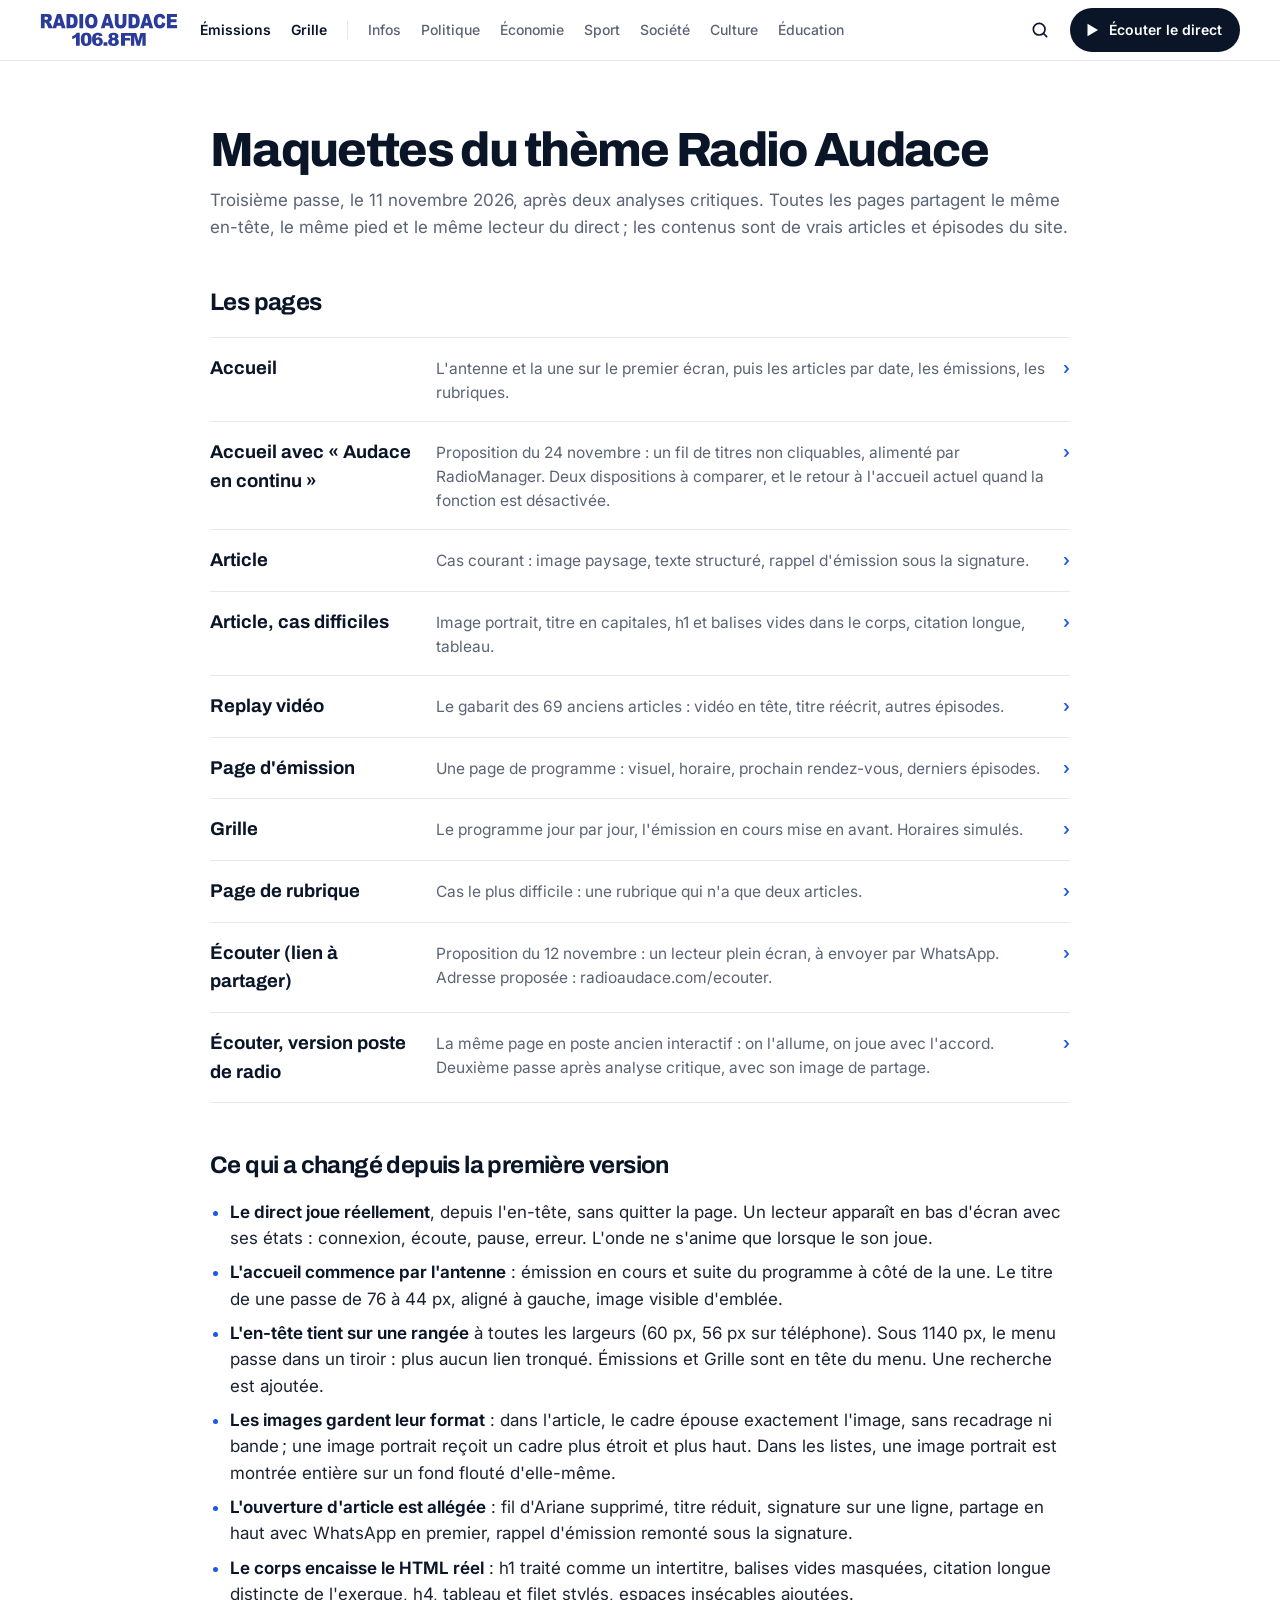
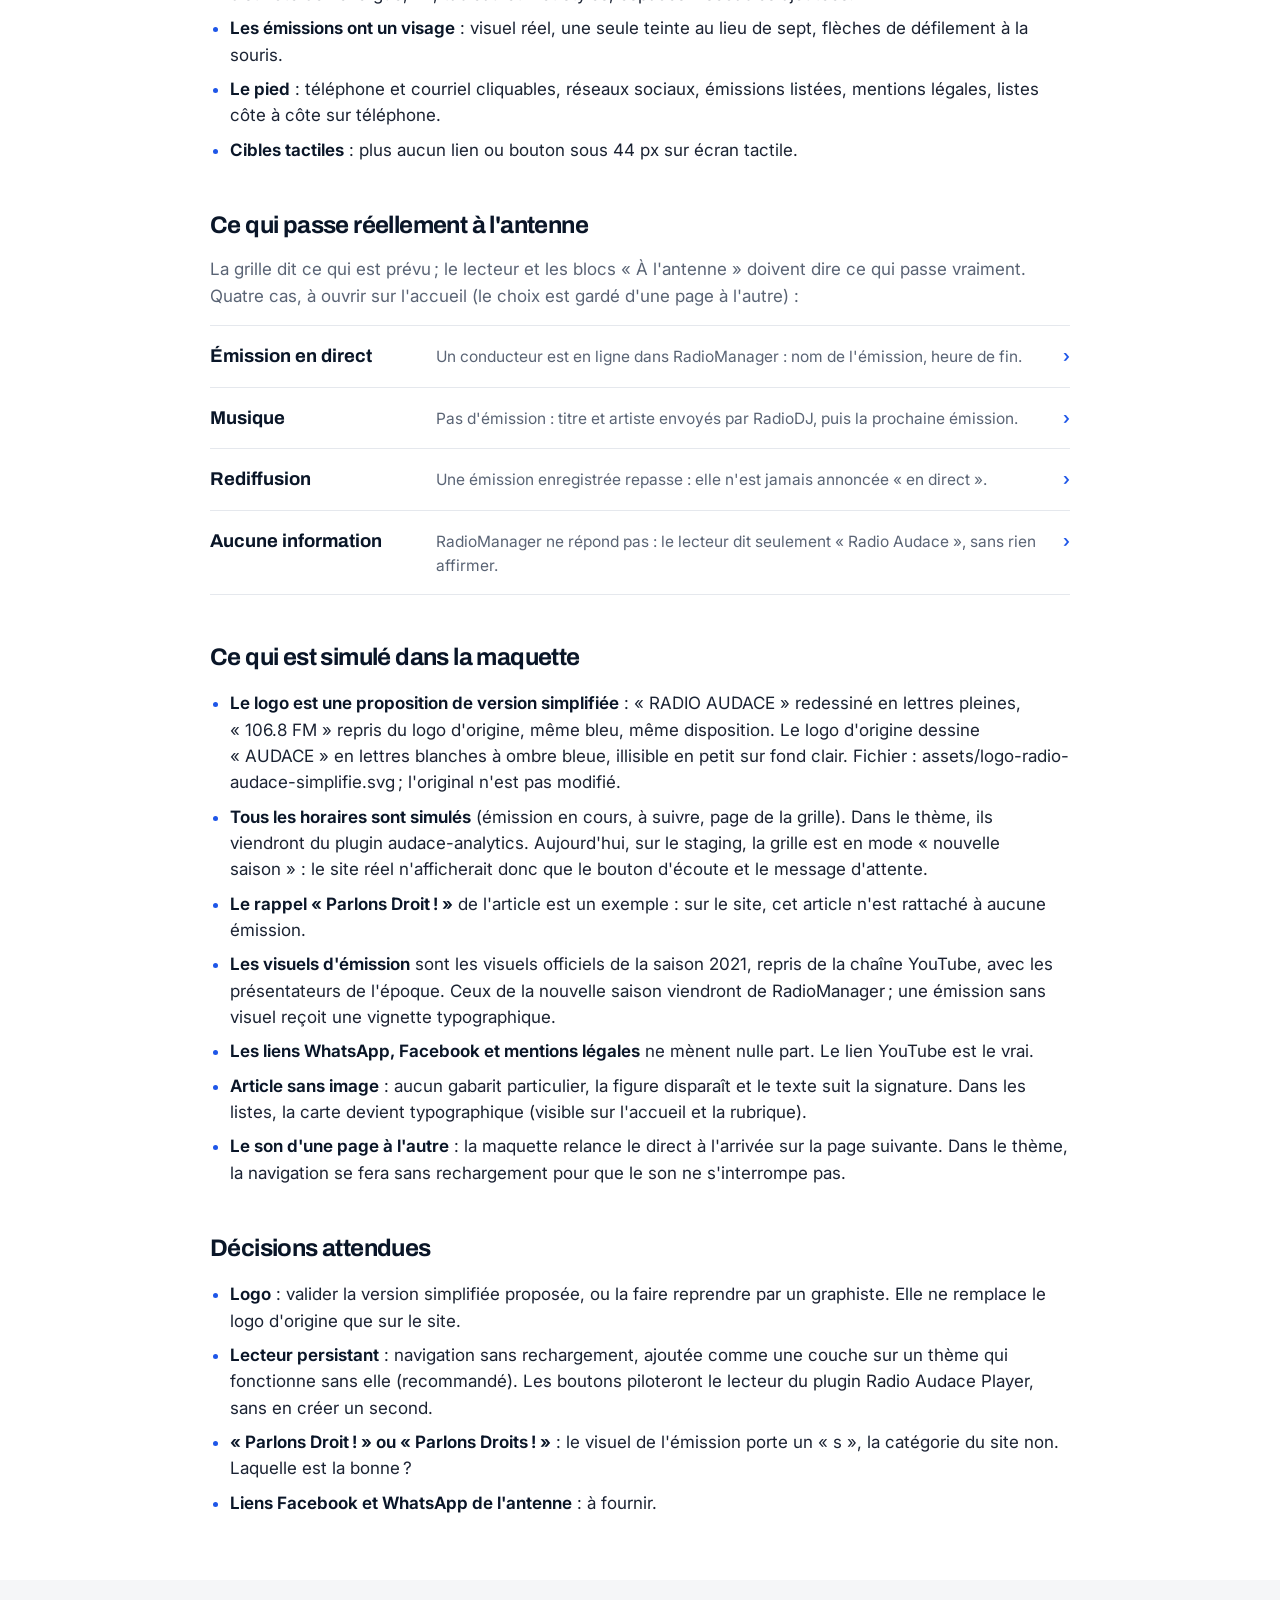
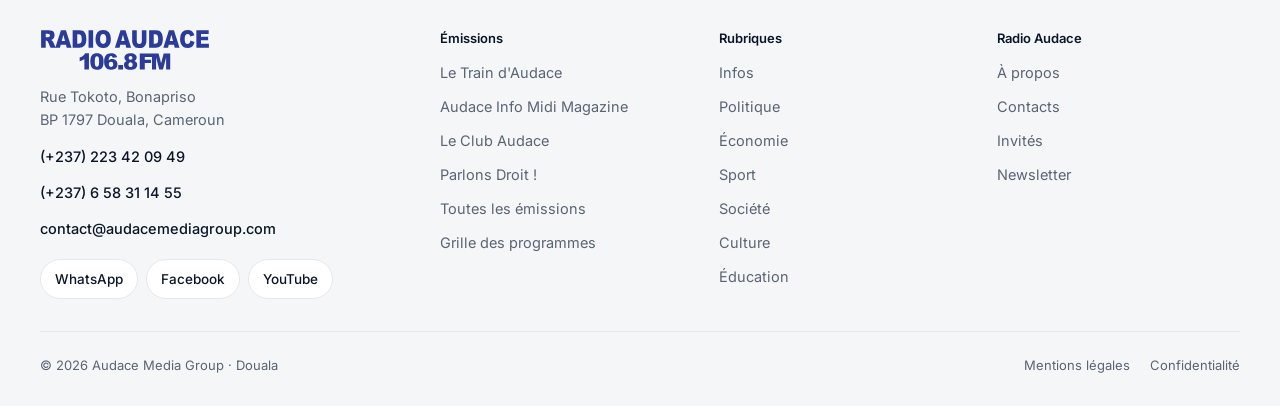
==== commit 291ab9be: "docs: maquette de l'accueil avec le fil « Audace en continu » Deux dispositions à comparer (fil en c" ====
--- a/design/index.html
+++ b/design/index.html
@@ -22,6 +22,7 @@
   <h2>Les pages</h2>
   <ul class="pages">
     <li><a href="accueil.html"><b>Accueil</b><span>L'antenne et la une sur le premier écran, puis les articles par date, les émissions, les rubriques.</span><i>›</i></a></li>
+    <li><a href="accueil-continu.html"><b>Accueil avec « Audace en continu »</b><span>Proposition du 24 novembre : un fil de titres non cliquables, alimenté par RadioManager. Deux dispositions à comparer, et le retour à l'accueil actuel quand la fonction est désactivée.</span><i>›</i></a></li>
     <li><a href="article.html"><b>Article</b><span>Cas courant : image paysage, texte structuré, rappel d'émission sous la signature.</span><i>›</i></a></li>
     <li><a href="article-cas-difficiles.html"><b>Article, cas difficiles</b><span>Image portrait, titre en capitales, h1 et balises vides dans le corps, citation longue, tableau.</span><i>›</i></a></li>
     <li><a href="replay.html"><b>Replay vidéo</b><span>Le gabarit des 69 anciens articles : vidéo en tête, titre réécrit, autres épisodes.</span><i>›</i></a></li>
